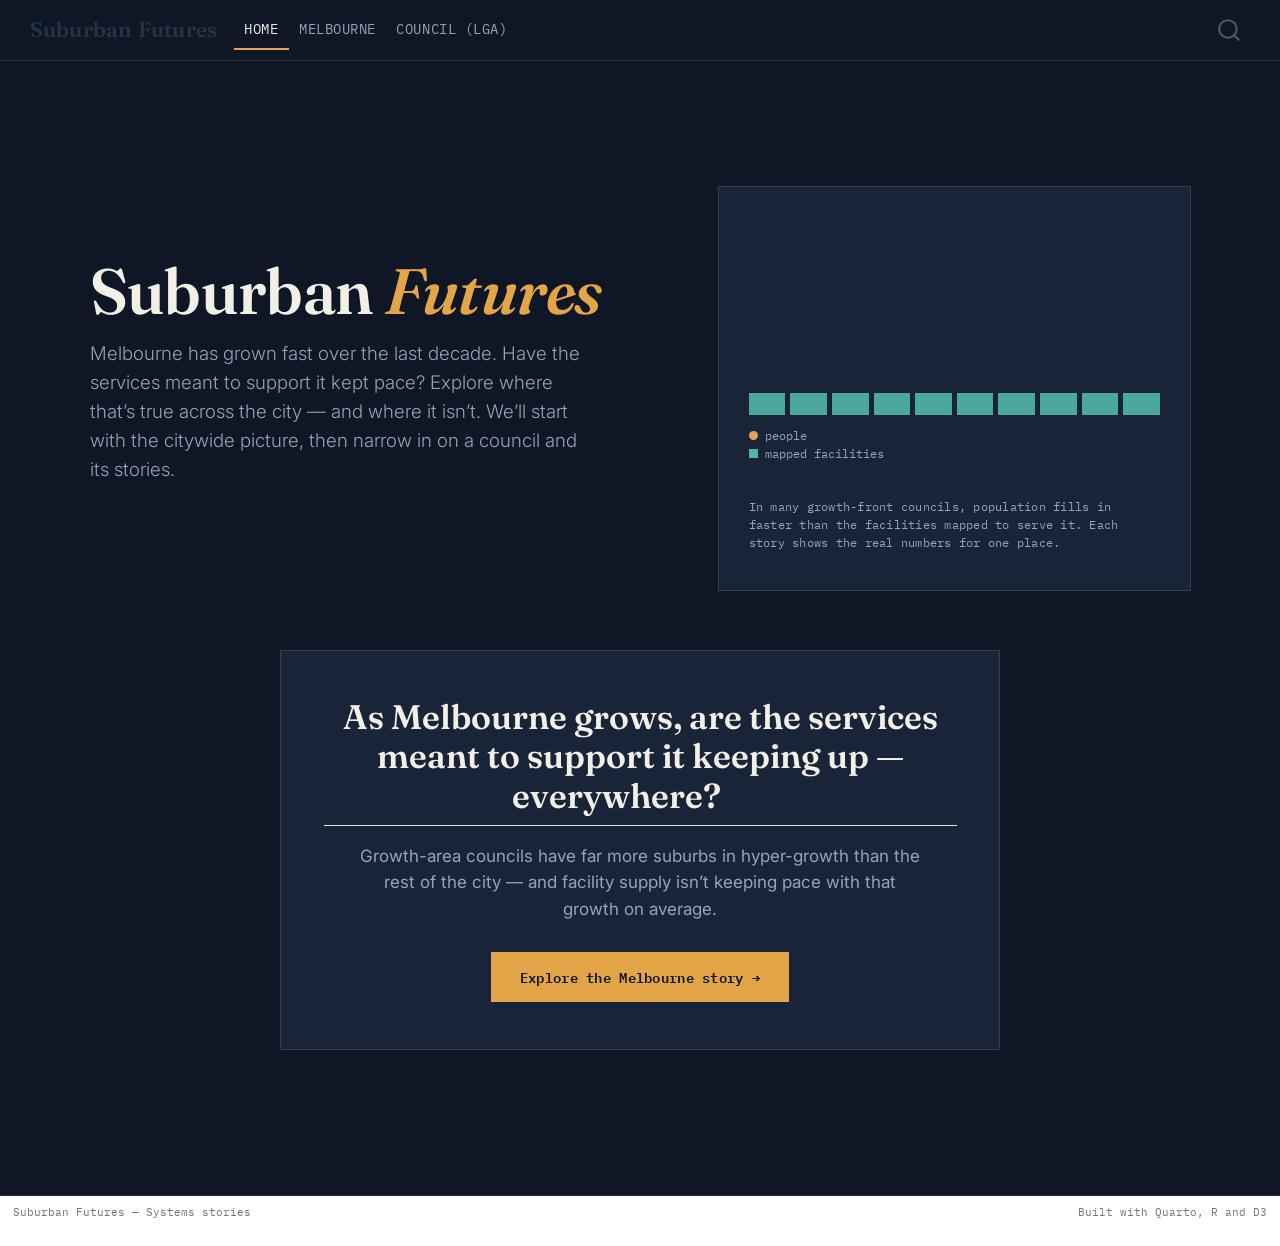
==== index.html @ 94cbc13b "Publish site 2026-09-29 14:23" ====
<!DOCTYPE html>
<html xmlns="http://www.w3.org/1999/xhtml" lang="en" xml:lang="en"><head>

<meta charset="utf-8">
<meta name="generator" content="quarto-1.9.38">

<meta name="viewport" content="width=device-width, initial-scale=1.0, user-scalable=yes">


<title>Suburban Futures</title>
<style>
/* Default styles provided by pandoc.
** See https://pandoc.org/MANUAL.html#variables-for-html for config info.
*/
code{white-space: pre-wrap;}
span.smallcaps{font-variant: small-caps;}
div.columns{display: flex; gap: min(4vw, 1.5em);}
div.column{flex: auto; overflow-x: auto;}
div.hanging-indent{margin-left: 1.5em; text-indent: -1.5em;}
ul.task-list{list-style: none;}
ul.task-list li input[type="checkbox"] {
  width: 0.8em;
  margin: 0 0.8em 0.2em -1em; /* quarto-specific, see https://github.com/quarto-dev/quarto-cli/issues/4556 */ 
  vertical-align: middle;
}
</style>


<script src="site_libs/quarto-nav/quarto-nav.js"></script>
<script src="site_libs/quarto-nav/headroom.min.js"></script>
<script src="site_libs/clipboard/clipboard.min.js"></script>
<script src="site_libs/quarto-search/autocomplete.umd.js"></script>
<script src="site_libs/quarto-search/fuse.min.js"></script>
<script src="site_libs/quarto-search/quarto-search.js"></script>
<meta name="quarto:offset" content="./">
<script src="site_libs/quarto-html/quarto.js" type="module"></script>
<script src="site_libs/quarto-html/tabsets/tabsets.js" type="module"></script>
<script src="site_libs/quarto-html/popper.min.js"></script>
<script src="site_libs/quarto-html/tippy.umd.min.js"></script>
<script src="site_libs/quarto-html/anchor.min.js"></script>
<link href="site_libs/quarto-html/tippy.css" rel="stylesheet">
<link href="site_libs/quarto-html/quarto-syntax-highlighting-15634bcf2e68342d4ad2dfa704d543f6.css" rel="stylesheet" id="quarto-text-highlighting-styles">
<script src="site_libs/bootstrap/bootstrap.min.js"></script>
<link href="site_libs/bootstrap/bootstrap-icons.css" rel="stylesheet">
<link href="site_libs/bootstrap/bootstrap-158031087360bce0ff56dc785ce39e06.min.css" rel="stylesheet" append-hash="true" id="quarto-bootstrap" data-mode="light">
<script id="quarto-search-options" type="application/json">{
  "location": "navbar",
  "copy-button": false,
  "collapse-after": 3,
  "panel-placement": "end",
  "type": "overlay",
  "limit": 50,
  "keyboard-shortcut": [
    "f",
    "/",
    "s"
  ],
  "show-item-context": false,
  "language": {
    "search-no-results-text": "No results",
    "search-matching-documents-text": "matching documents",
    "search-copy-link-title": "Copy link to search",
    "search-hide-matches-text": "Hide additional matches",
    "search-more-match-text": "more match in this document",
    "search-more-matches-text": "more matches in this document",
    "search-clear-button-title": "Clear",
    "search-text-placeholder": "",
    "search-detached-cancel-button-title": "Cancel",
    "search-submit-button-title": "Submit",
    "search-label": "Search"
  }
}</script>


<link rel="stylesheet" href="assets/site.css">
</head>

<body class="nav-fixed quarto-light">

<div id="quarto-search-results"></div>
  <header id="quarto-header" class="headroom fixed-top">
    <nav class="navbar navbar-expand-lg " data-bs-theme="dark">
      <div class="navbar-container container-fluid">
      <div class="navbar-brand-container mx-auto">
    <a class="navbar-brand" href="./index.html">
    <span class="navbar-title">Suburban Futures</span>
    </a>
  </div>
            <div id="quarto-search" class="" title="Search"></div>
          <button class="navbar-toggler" type="button" data-bs-toggle="collapse" data-bs-target="#navbarCollapse" aria-controls="navbarCollapse" role="menu" aria-expanded="false" aria-label="Toggle navigation" onclick="if (window.quartoToggleHeadroom) { window.quartoToggleHeadroom(); }">
  <span class="navbar-toggler-icon"></span>
</button>
          <div class="collapse navbar-collapse" id="navbarCollapse">
            <ul class="navbar-nav navbar-nav-scroll me-auto">
  <li class="nav-item">
    <a class="nav-link active" href="./index.html" aria-current="page"> 
<span class="menu-text">Home</span></a>
  </li>  
  <li class="nav-item">
    <a class="nav-link" href="./stories/melbourne/index.html"> 
<span class="menu-text">Melbourne</span></a>
  </li>  
  <li class="nav-item">
    <a class="nav-link" href="./stories/lgas/index.html"> 
<span class="menu-text">Council (LGA)</span></a>
  </li>  
</ul>
          </div> <!-- /navcollapse -->
            <div class="quarto-navbar-tools">
</div>
      </div> <!-- /container-fluid -->
    </nav>
</header>
<!-- content -->
<div id="quarto-content" class="quarto-container page-columns page-rows-contents page-layout-full page-navbar">
<!-- sidebar -->
<!-- margin-sidebar -->
    
<!-- main -->
<main class="content column-page" id="quarto-document-content">

<header id="title-block-header" class="quarto-title-block default">
<div class="quarto-title">
<h1 class="title">Suburban Futures</h1>
</div>



<div class="quarto-title-meta column-page">

    
  
    
  </div>
  


</header>


<p><link rel="stylesheet" href="assets/site-redesign.css"></p>
<div class="sf-hero">
<section id="suburban-futures" class="level1">
<h1>Suburban <em>Futures</em></h1>
<p class="lead">
Melbourne has grown fast over the last decade. Have the services meant to support it kept pace? Explore where that’s true across the city — and where it isn’t. We’ll start with the citywide picture, then narrow in on a council and its stories.
</p>
</section>
<div class="sf-pictogram">
<div id="sf-pgrid" class="sf-pgrid" aria-hidden="true">

</div>
<div class="sf-frow" aria-hidden="true">
<div class="sq">

</div>
<div class="sq">

</div>
<div class="sq">

</div>
<div class="sq">

</div>
<div class="sq">

</div>
<div class="sq">

</div>
<div class="sq">

</div>
<div class="sq">

</div>
<div class="sq">

</div>
<div class="sq">

</div>
</div>
<div class="sf-plegend">
<p><span><i class="sf-swatch amber"></i>people</span> <span><i class="sf-swatch teal"></i>mapped facilities</span></p>
</div>
<p class="sf-pictogram-caption">
In many growth-front councils, population fills in faster than the facilities mapped to serve it. Each story shows the real numbers for one place.
</p>
</div>
</div>
<section class="sf-section" id="melbourne-question">
<h2 class="anchored">
As Melbourne grows, are the services meant to support it keeping up — everywhere?
</h2>
<p class="sf-section-lead">
Growth-area councils have far more suburbs in hyper-growth than the rest of the city — and facility supply isn’t keeping pace with that growth on average.
</p>
<a href="./stories/melbourne/index.html" class="sf-cta-button">Explore the Melbourne story →</a>
</section>
<script>
// Purely decorative — fills the hero pictogram with a staggered
// population-dot animation. Safe to delete; carries no data.
(function(){
  const grid = document.getElementById("sf-pgrid");
  if (!grid) return;
  const total = 40, on = 27; // ~68% filled, matches nothing — illustrative only
  for (let i = 0; i < total; i++) {
    const d = document.createElement("div");
    d.className = "dot" + (i < on ? " on" : "");
    d.style.animationDelay = (i * 0.06) + "s";
    grid.appendChild(d);
  }
})();
</script>



</main> <!-- /main -->
<script id="quarto-html-after-body" type="application/javascript">
  window.document.addEventListener("DOMContentLoaded", function (event) {
    const icon = "";
    const anchorJS = new window.AnchorJS();
    anchorJS.options = {
      placement: 'right',
      icon: icon
    };
    anchorJS.add('.anchored');
    const isCodeAnnotation = (el) => {
      for (const clz of el.classList) {
        if (clz.startsWith('code-annotation-')) {                     
          return true;
        }
      }
      return false;
    }
    const onCopySuccess = function(e) {
      // button target
      const button = e.trigger;
      // don't keep focus
      button.blur();
      // flash "checked"
      button.classList.add('code-copy-button-checked');
      var currentTitle = button.getAttribute("title");
      button.setAttribute("title", "Copied!");
      let tooltip;
      if (window.bootstrap) {
        button.setAttribute("data-bs-toggle", "tooltip");
        button.setAttribute("data-bs-placement", "left");
        button.setAttribute("data-bs-title", "Copied!");
        tooltip = new bootstrap.Tooltip(button, 
          { trigger: "manual", 
            customClass: "code-copy-button-tooltip",
            offset: [0, -8]});
        tooltip.show();    
      }
      setTimeout(function() {
        if (tooltip) {
          tooltip.hide();
          button.removeAttribute("data-bs-title");
          button.removeAttribute("data-bs-toggle");
          button.removeAttribute("data-bs-placement");
        }
        button.setAttribute("title", currentTitle);
        button.classList.remove('code-copy-button-checked');
      }, 1000);
      // clear code selection
      e.clearSelection();
    }
    const getTextToCopy = function(trigger) {
      const outerScaffold = trigger.parentElement.cloneNode(true);
      const codeEl = outerScaffold.querySelector('code');
      for (const childEl of codeEl.children) {
        if (isCodeAnnotation(childEl)) {
          childEl.remove();
        }
      }
      return codeEl.innerText;
    }
    const clipboard = new window.ClipboardJS('.code-copy-button:not([data-in-quarto-modal])', {
      text: getTextToCopy
    });
    clipboard.on('success', onCopySuccess);
    if (window.document.getElementById('quarto-embedded-source-code-modal')) {
      const clipboardModal = new window.ClipboardJS('.code-copy-button[data-in-quarto-modal]', {
        text: getTextToCopy,
        container: window.document.getElementById('quarto-embedded-source-code-modal')
      });
      clipboardModal.on('success', onCopySuccess);
    }
      var localhostRegex = new RegExp(/^(?:http|https):\/\/localhost\:?[0-9]*\//);
      var mailtoRegex = new RegExp(/^mailto:/);
        var filterRegex = new RegExp("https:\/\/megan-maidoantothao\.github\.io\/SubUrbanFuture-site\/");
      var isInternal = (href) => {
          return filterRegex.test(href) || localhostRegex.test(href) || mailtoRegex.test(href);
      }
      // Inspect non-navigation links and adorn them if external
     var links = window.document.querySelectorAll('a[href]:not(.nav-link):not(.navbar-brand):not(.toc-action):not(.sidebar-link):not(.sidebar-item-toggle):not(.pagination-link):not(.no-external):not([aria-hidden]):not(.dropdown-item):not(.quarto-navigation-tool):not(.about-link)');
      for (var i=0; i<links.length; i++) {
        const link = links[i];
        if (!isInternal(link.href)) {
          // undo the damage that might have been done by quarto-nav.js in the case of
          // links that we want to consider external
          if (link.dataset.originalHref !== undefined) {
            link.href = link.dataset.originalHref;
          }
            // target, if specified
            link.setAttribute("target", "_blank");
            if (link.getAttribute("rel") === null) {
              link.setAttribute("rel", "noopener");
            }
        }
      }
    function tippyHover(el, contentFn, onTriggerFn, onUntriggerFn) {
      const config = {
        allowHTML: true,
        maxWidth: 500,
        delay: 100,
        arrow: false,
        appendTo: function(el) {
            return el.parentElement;
        },
        interactive: true,
        interactiveBorder: 10,
        theme: 'quarto',
        placement: 'bottom-start',
      };
      if (contentFn) {
        config.content = contentFn;
      }
      if (onTriggerFn) {
        config.onTrigger = onTriggerFn;
      }
      if (onUntriggerFn) {
        config.onUntrigger = onUntriggerFn;
      }
      window.tippy(el, config); 
    }
    const noterefs = window.document.querySelectorAll('a[role="doc-noteref"]');
    for (var i=0; i<noterefs.length; i++) {
      const ref = noterefs[i];
      tippyHover(ref, function() {
        // use id or data attribute instead here
        let href = ref.getAttribute('data-footnote-href') || ref.getAttribute('href');
        try { href = new URL(href).hash; } catch {}
        const id = href.replace(/^#\/?/, "");
        const note = window.document.getElementById(id);
        if (note) {
          return note.innerHTML;
        } else {
          return "";
        }
      });
    }
    const xrefs = window.document.querySelectorAll('a.quarto-xref');
    const processXRef = (id, note) => {
      // Strip column container classes
      const stripColumnClz = (el) => {
        el.classList.remove("page-full", "page-columns");
        if (el.children) {
          for (const child of el.children) {
            stripColumnClz(child);
          }
        }
      }
      stripColumnClz(note)
      if (id === null || id.startsWith('sec-')) {
        // Special case sections, only their first couple elements
        const container = document.createElement("div");
        if (note.children && note.children.length > 2) {
          container.appendChild(note.children[0].cloneNode(true));
          for (let i = 1; i < note.children.length; i++) {
            const child = note.children[i];
            if (child.tagName === "P" && child.innerText === "") {
              continue;
            } else {
              container.appendChild(child.cloneNode(true));
              break;
            }
          }
          if (window.Quarto?.typesetMath) {
            window.Quarto.typesetMath(container);
          }
          return container.innerHTML
        } else {
          if (window.Quarto?.typesetMath) {
            window.Quarto.typesetMath(note);
          }
          return note.innerHTML;
        }
      } else {
        // Remove any anchor links if they are present
        const anchorLink = note.querySelector('a.anchorjs-link');
        if (anchorLink) {
          anchorLink.remove();
        }
        if (window.Quarto?.typesetMath) {
          window.Quarto.typesetMath(note);
        }
        if (note.classList.contains("callout")) {
          return note.outerHTML;
        } else {
          return note.innerHTML;
        }
      }
    }
    for (var i=0; i<xrefs.length; i++) {
      const xref = xrefs[i];
      tippyHover(xref, undefined, function(instance) {
        instance.disable();
        let url = xref.getAttribute('href');
        let hash = undefined; 
        if (url.startsWith('#')) {
          hash = url;
        } else {
          try { hash = new URL(url).hash; } catch {}
        }
        if (hash) {
          const id = hash.replace(/^#\/?/, "");
          const note = window.document.getElementById(id);
          if (note !== null) {
            try {
              const html = processXRef(id, note.cloneNode(true));
              instance.setContent(html);
            } finally {
              instance.enable();
              instance.show();
            }
          } else {
            // See if we can fetch this
            fetch(url.split('#')[0])
            .then(res => res.text())
            .then(html => {
              const parser = new DOMParser();
              const htmlDoc = parser.parseFromString(html, "text/html");
              const note = htmlDoc.getElementById(id);
              if (note !== null) {
                const html = processXRef(id, note);
                instance.setContent(html);
              } 
            }).finally(() => {
              instance.enable();
              instance.show();
            });
          }
        } else {
          // See if we can fetch a full url (with no hash to target)
          // This is a special case and we should probably do some content thinning / targeting
          fetch(url)
          .then(res => res.text())
          .then(html => {
            const parser = new DOMParser();
            const htmlDoc = parser.parseFromString(html, "text/html");
            const note = htmlDoc.querySelector('main.content');
            if (note !== null) {
              // This should only happen for chapter cross references
              // (since there is no id in the URL)
              // remove the first header
              if (note.children.length > 0 && note.children[0].tagName === "HEADER") {
                note.children[0].remove();
              }
              const html = processXRef(null, note);
              instance.setContent(html);
            } 
          }).finally(() => {
            instance.enable();
            instance.show();
          });
        }
      }, function(instance) {
      });
    }
        let selectedAnnoteEl;
        const selectorForAnnotation = ( cell, annotation) => {
          let cellAttr = 'data-code-cell="' + cell + '"';
          let lineAttr = 'data-code-annotation="' +  annotation + '"';
          const selector = 'span[' + cellAttr + '][' + lineAttr + ']';
          return selector;
        }
        const selectCodeLines = (annoteEl) => {
          const doc = window.document;
          const targetCell = annoteEl.getAttribute("data-target-cell");
          const targetAnnotation = annoteEl.getAttribute("data-target-annotation");
          const annoteSpan = window.document.querySelector(selectorForAnnotation(targetCell, targetAnnotation));
          const lines = annoteSpan.getAttribute("data-code-lines").split(",");
          const lineIds = lines.map((line) => {
            return targetCell + "-" + line;
          })
          let top = null;
          let height = null;
          let parent = null;
          if (lineIds.length > 0) {
              //compute the position of the single el (top and bottom and make a div)
              const el = window.document.getElementById(lineIds[0]);
              top = el.offsetTop;
              height = el.offsetHeight;
              parent = el.parentElement.parentElement;
            if (lineIds.length > 1) {
              const lastEl = window.document.getElementById(lineIds[lineIds.length - 1]);
              const bottom = lastEl.offsetTop + lastEl.offsetHeight;
              height = bottom - top;
            }
            if (top !== null && height !== null && parent !== null) {
              // cook up a div (if necessary) and position it 
              let div = window.document.getElementById("code-annotation-line-highlight");
              if (div === null) {
                div = window.document.createElement("div");
                div.setAttribute("id", "code-annotation-line-highlight");
                div.style.position = 'absolute';
                parent.appendChild(div);
              }
              div.style.top = top - 2 + "px";
              div.style.height = height + 4 + "px";
              div.style.left = 0;
              let gutterDiv = window.document.getElementById("code-annotation-line-highlight-gutter");
              if (gutterDiv === null) {
                gutterDiv = window.document.createElement("div");
                gutterDiv.setAttribute("id", "code-annotation-line-highlight-gutter");
                gutterDiv.style.position = 'absolute';
                const codeCell = window.document.getElementById(targetCell);
                const gutter = codeCell.querySelector('.code-annotation-gutter');
                gutter.appendChild(gutterDiv);
              }
              gutterDiv.style.top = top - 2 + "px";
              gutterDiv.style.height = height + 4 + "px";
            }
            selectedAnnoteEl = annoteEl;
          }
        };
        const unselectCodeLines = () => {
          const elementsIds = ["code-annotation-line-highlight", "code-annotation-line-highlight-gutter"];
          elementsIds.forEach((elId) => {
            const div = window.document.getElementById(elId);
            if (div) {
              div.remove();
            }
          });
          selectedAnnoteEl = undefined;
        };
          // Handle positioning of the toggle
      window.addEventListener(
        "resize",
        throttle(() => {
          elRect = undefined;
          if (selectedAnnoteEl) {
            selectCodeLines(selectedAnnoteEl);
          }
        }, 10)
      );
      function throttle(fn, ms) {
      let throttle = false;
      let timer;
        return (...args) => {
          if(!throttle) { // first call gets through
              fn.apply(this, args);
              throttle = true;
          } else { // all the others get throttled
              if(timer) clearTimeout(timer); // cancel #2
              timer = setTimeout(() => {
                fn.apply(this, args);
                timer = throttle = false;
              }, ms);
          }
        };
      }
        // Attach click handler to the DT
        const annoteDls = window.document.querySelectorAll('dt[data-target-cell]');
        for (const annoteDlNode of annoteDls) {
          annoteDlNode.addEventListener('click', (event) => {
            const clickedEl = event.target;
            if (clickedEl !== selectedAnnoteEl) {
              unselectCodeLines();
              const activeEl = window.document.querySelector('dt[data-target-cell].code-annotation-active');
              if (activeEl) {
                activeEl.classList.remove('code-annotation-active');
              }
              selectCodeLines(clickedEl);
              clickedEl.classList.add('code-annotation-active');
            } else {
              // Unselect the line
              unselectCodeLines();
              clickedEl.classList.remove('code-annotation-active');
            }
          });
        }
    const findCites = (el) => {
      const parentEl = el.parentElement;
      if (parentEl) {
        const cites = parentEl.dataset.cites;
        if (cites) {
          return {
            el,
            cites: cites.split(' ')
          };
        } else {
          return findCites(el.parentElement)
        }
      } else {
        return undefined;
      }
    };
    var bibliorefs = window.document.querySelectorAll('a[role="doc-biblioref"]');
    for (var i=0; i<bibliorefs.length; i++) {
      const ref = bibliorefs[i];
      const citeInfo = findCites(ref);
      if (citeInfo) {
        tippyHover(citeInfo.el, function() {
          var popup = window.document.createElement('div');
          citeInfo.cites.forEach(function(cite) {
            var citeDiv = window.document.createElement('div');
            citeDiv.classList.add('hanging-indent');
            citeDiv.classList.add('csl-entry');
            var biblioDiv = window.document.getElementById('ref-' + cite);
            if (biblioDiv) {
              citeDiv.innerHTML = biblioDiv.innerHTML;
            }
            popup.appendChild(citeDiv);
          });
          return popup.innerHTML;
        });
      }
    }
  });
  </script>
</div> <!-- /content -->
<footer class="footer">
  <div class="nav-footer">
    <div class="nav-footer-left">
<p>Suburban Futures — Systems stories</p>
</div>   
    <div class="nav-footer-center">
      &nbsp;
    </div>
    <div class="nav-footer-right">
<p>Built with Quarto, R and D3</p>
</div>
  </div>
</footer>




</body></html>
---- site_libs/quarto-html/tippy.css ----
.tippy-box[data-animation=fade][data-state=hidden]{opacity:0}[data-tippy-root]{max-width:calc(100vw - 10px)}.tippy-box{position:relative;background-color:#333;color:#fff;border-radius:4px;font-size:14px;line-height:1.4;white-space:normal;outline:0;transition-property:transform,visibility,opacity}.tippy-box[data-placement^=top]>.tippy-arrow{bottom:0}.tippy-box[data-placement^=top]>.tippy-arrow:before{bottom:-7px;left:0;border-width:8px 8px 0;border-top-color:initial;transform-origin:center top}.tippy-box[data-placement^=bottom]>.tippy-arrow{top:0}.tippy-box[data-placement^=bottom]>.tippy-arrow:before{top:-7px;left:0;border-width:0 8px 8px;border-bottom-color:initial;transform-origin:center bottom}.tippy-box[data-placement^=left]>.tippy-arrow{right:0}.tippy-box[data-placement^=left]>.tippy-arrow:before{border-width:8px 0 8px 8px;border-left-color:initial;right:-7px;transform-origin:center left}.tippy-box[data-placement^=right]>.tippy-arrow{left:0}.tippy-box[data-placement^=right]>.tippy-arrow:before{left:-7px;border-width:8px 8px 8px 0;border-right-color:initial;transform-origin:center right}.tippy-box[data-inertia][data-state=visible]{transition-timing-function:cubic-bezier(.54,1.5,.38,1.11)}.tippy-arrow{width:16px;height:16px;color:#333}.tippy-arrow:before{content:"";position:absolute;border-color:transparent;border-style:solid}.tippy-content{position:relative;padding:5px 9px;z-index:1}
---- site_libs/quarto-html/quarto-syntax-highlighting-15634bcf2e68342d4ad2dfa704d543f6.css ----
/* quarto syntax highlight colors */
:root {
  --quarto-hl-ot-color: #003B4F;
  --quarto-hl-at-color: #657422;
  --quarto-hl-ss-color: #20794D;
  --quarto-hl-an-color: #5E5E5E;
  --quarto-hl-fu-color: #4758AB;
  --quarto-hl-st-color: #20794D;
  --quarto-hl-cf-color: #003B4F;
  --quarto-hl-op-color: #5E5E5E;
  --quarto-hl-er-color: #AD0000;
  --quarto-hl-bn-color: #AD0000;
  --quarto-hl-al-color: #AD0000;
  --quarto-hl-va-color: #111111;
  --quarto-hl-bu-color: inherit;
  --quarto-hl-ex-color: inherit;
  --quarto-hl-pp-color: #AD0000;
  --quarto-hl-in-color: #5E5E5E;
  --quarto-hl-vs-color: #20794D;
  --quarto-hl-wa-color: #5E5E5E;
  --quarto-hl-do-color: #5E5E5E;
  --quarto-hl-im-color: #00769E;
  --quarto-hl-ch-color: #20794D;
  --quarto-hl-dt-color: #AD0000;
  --quarto-hl-fl-color: #AD0000;
  --quarto-hl-co-color: #5E5E5E;
  --quarto-hl-cv-color: #5E5E5E;
  --quarto-hl-cn-color: #8f5902;
  --quarto-hl-sc-color: #5E5E5E;
  --quarto-hl-dv-color: #AD0000;
  --quarto-hl-kw-color: #003B4F;
}

/* other quarto variables */
:root {
  --quarto-font-monospace: SFMono-Regular, Menlo, Monaco, Consolas, "Liberation Mono", "Courier New", monospace;
}

/* syntax highlight based on Pandoc's rules */
pre > code.sourceCode > span {
  color: #003B4F;
}

code.sourceCode > span {
  color: #003B4F;
}

div.sourceCode,
div.sourceCode pre.sourceCode {
  color: #003B4F;
}

/* Normal */
code span {
  color: #003B4F;
}

/* Alert */
code span.al {
  color: #AD0000;
  font-style: inherit;
}

/* Annotation */
code span.an {
  color: #5E5E5E;
  font-style: inherit;
}

/* Attribute */
code span.at {
  color: #657422;
  font-style: inherit;
}

/* BaseN */
code span.bn {
  color: #AD0000;
  font-style: inherit;
}

/* BuiltIn */
code span.bu {
  font-style: inherit;
}

/* ControlFlow */
code span.cf {
  color: #003B4F;
  font-weight: bold;
  font-style: inherit;
}

/* Char */
code span.ch {
  color: #20794D;
  font-style: inherit;
}

/* Constant */
code span.cn {
  color: #8f5902;
  font-style: inherit;
}

/* Comment */
code span.co {
  color: #5E5E5E;
  font-style: inherit;
}

/* CommentVar */
code span.cv {
  color: #5E5E5E;
  font-style: italic;
}

/* Documentation */
code span.do {
  color: #5E5E5E;
  font-style: italic;
}

/* DataType */
code span.dt {
  color: #AD0000;
  font-style: inherit;
}

/* DecVal */
code span.dv {
  color: #AD0000;
  font-style: inherit;
}

/* Error */
code span.er {
  color: #AD0000;
  font-style: inherit;
}

/* Extension */
code span.ex {
  font-style: inherit;
}

/* Float */
code span.fl {
  color: #AD0000;
  font-style: inherit;
}

/* Function */
code span.fu {
  color: #4758AB;
  font-style: inherit;
}

/* Import */
code span.im {
  color: #00769E;
  font-style: inherit;
}

/* Information */
code span.in {
  color: #5E5E5E;
  font-style: inherit;
}

/* Keyword */
code span.kw {
  color: #003B4F;
  font-weight: bold;
  font-style: inherit;
}

/* Operator */
code span.op {
  color: #5E5E5E;
  font-style: inherit;
}

/* Other */
code span.ot {
  color: #003B4F;
  font-style: inherit;
}

/* Preprocessor */
code span.pp {
  color: #AD0000;
  font-style: inherit;
}

/* SpecialChar */
code span.sc {
  color: #5E5E5E;
  font-style: inherit;
}

/* SpecialString */
code span.ss {
  color: #20794D;
  font-style: inherit;
}

/* String */
code span.st {
  color: #20794D;
  font-style: inherit;
}

/* Variable */
code span.va {
  color: #111111;
  font-style: inherit;
}

/* VerbatimString */
code span.vs {
  color: #20794D;
  font-style: inherit;
}

/* Warning */
code span.wa {
  color: #5E5E5E;
  font-style: italic;
}

.prevent-inlining {
  content: "</";
}

/*# sourceMappingURL=f23921c56f73e400b49028c9186a1aa0.css.map */
---- assets/site.css ----
:root {
  --sf-ink: #243447;
  --sf-muted: #5f6b73;
  --sf-accent: #b85c38;
  --sf-border: #d8dee3;
  --sf-surface: #f7f8f9;
}

html {
  scroll-behavior: smooth;
}
@media (prefers-reduced-motion: reduce) {
  html { scroll-behavior: auto; }
}

.navbar-brand,
h1,
h2,
h3 {
  color: var(--sf-ink);
}

.story-grid {
  display: grid;
  grid-template-columns: repeat(auto-fit, minmax(250px, 1fr));
  gap: 1rem;
  margin: 1.5rem 0 2rem;
}

.story-card {
  border: 1px solid var(--sf-border);
  border-radius: 0.75rem;
  padding: 1.25rem;
  background: var(--sf-surface);
}

.story-card h2,
.story-card h3 {
  margin-top: 0;
}

.story-link {
  color: var(--sf-accent);
  font-weight: 650;
}

.breadcrumb-trail {
  color: var(--sf-muted);
  font-size: 0.92rem;
  margin-bottom: 1.25rem;
}

.visual-frame {
  border: 1px solid var(--sf-border);
  border-radius: 0.75rem;
  padding: 1rem;
  overflow-x: auto;
}

.visual-frame svg {
  display: block;
  width: 100%;
  min-width: 620px;
  height: auto;
}

.visual-tooltip {
  position: absolute;
  pointer-events: none;
  opacity: 0;
  background: var(--sf-ink);
  color: white;
  border-radius: 0.3rem;
  padding: 0.5rem 0.65rem;
  font-size: 0.85rem;
  max-width: 260px;
}

.download-row {
  margin: 0.75rem 0 1.5rem;
}

.data-note {
  border-left: 4px solid var(--sf-accent);
  padding: 0.65rem 1rem;
  background: var(--sf-surface);
  margin-bottom: 1rem;
}

.data-note:last-child {
  margin-bottom: 0;
}

.lga-selector {
  max-width: 42rem;
  border: 1px solid var(--sf-border);
  border-radius: 0.75rem;
  padding: 1.25rem;
  margin: 1.25rem 0;
  background: var(--sf-surface);
}

.lga-selector label {
  display: block;
  margin-bottom: 0.4rem;
  font-weight: 650;
}

.lga-selection-status {
  min-height: 2.75rem;
  margin: 0.75rem 0;
  color: var(--sf-muted);
}

@media (max-width: 700px) {
  .visual-frame {
    padding: 0.35rem;
  }
}

.qa-step {
  margin: 2rem 0 2.5rem;
}

.qa-step-visual {
  border: 1px solid var(--sf-border);
  border-radius: 0.75rem;
  padding: 1.25rem;
  background: var(--sf-surface);
  margin: 0 0 1rem;
}

.qa-step-visual img {
  display: block;
  width: 100%;
  height: auto;
}

.qa-step-visual figcaption {
  margin-top: 0.9rem;
  color: var(--sf-muted);
  font-size: 0.92rem;
  line-height: 1.55;
}

.qa-step-nav {
  display: flex;
  flex-wrap: wrap;
  justify-content: space-between;
  gap: 0.75rem 1rem;
  font-size: 0.88rem;
}

@media (max-width: 480px) {
  .qa-step-nav {
    flex-direction: column;
  }
  .qa-step-nav a:only-child {
    margin-left: 0;
  }
}

.qa-step-nav a {
  padding: 0.5rem 0.9rem;
  border: 1px solid var(--sf-border);
  border-radius: 0.5rem;
  color: var(--sf-muted);
  text-decoration: none;
}

.qa-step-nav a:hover {
  border-color: var(--sf-accent);
  color: var(--sf-accent);
}

.qa-step-nav a.qa-next {
  border-color: var(--sf-accent);
  color: var(--sf-accent);
  font-weight: 650;
}

.qa-step-nav a:only-child {
  margin-left: auto;
}
---- assets/site-redesign.css ----
/* ============================================================
   Suburban Futures — homepage redesign
   Append this to assets/site.css (or link as a second stylesheet
   after it). Written to layer on top of Quarto/Bootstrap, not
   replace it — only .navbar/.footer selectors are lightly themed.
   ============================================================ */

@import url('https://fonts.googleapis.com/css2?family=Fraunces:opsz,wght@9..144,400;9..144,500;9..144,600;9..144,700&family=Inter:wght@400;500;600&family=IBM+Plex+Mono:wght@400;500&display=swap');

:root{
  --ink:        #0F1626;
  --ink-2:      #1A2438;
  --ink-3:      #26324A;
  --paper:      #EDE7D8;
  --amber:      #E3A548;   /* population */
  --teal:       #4FB6A8;   /* facilities */
  --text:       #F2EFE7;
  --text-muted: #97A3B8;
  --line:       rgba(242,239,231,0.12);

  --font-display: "Fraunces", Georgia, serif;
  --font-body:    "Inter", system-ui, sans-serif;
  --font-mono:    "IBM Plex Mono", ui-monospace, monospace;
}

/* ---------- base ---------- */
body.nav-fixed{
  background: var(--ink);
  color: var(--text);
  font-family: var(--font-body);
}

#quarto-header .navbar{
  background: var(--ink) !important;
  border-bottom: 1px solid var(--line);
}
#quarto-header .navbar-title{
  font-family: var(--font-display);
  font-weight: 600;
  letter-spacing: 0.01em;
}
#quarto-header .nav-link{
  font-family: var(--font-mono);
  font-size: 0.82rem;
  letter-spacing: 0.04em;
  text-transform: uppercase;
  color: var(--text-muted) !important;
}
#quarto-header .nav-link:hover,
#quarto-header .nav-link.active{
  color: var(--text) !important;
}
#quarto-header .nav-link.active{
  border-bottom: 2px solid var(--amber);
}

main#quarto-document-content{
  max-width: 100% !important;
}

/* kill default Quarto title block — the hero replaces it */
#title-block-header{ display: none; }

/* ---------- hero ---------- */
.sf-hero{
  display: grid;
  grid-template-columns: 1.1fr 0.9fr;
  gap: 3rem;
  align-items: center;
  padding: 4.5rem 1rem 3.5rem;
  max-width: 1180px;
  margin: 0 auto;
}
@media (max-width: 860px){
  .sf-hero{ grid-template-columns: 1fr; padding-top: 2.5rem; }
}

.sf-hero h1{
  font-family: var(--font-display);
  font-weight: 600;
  font-size: clamp(2.6rem, 5vw, 4.2rem);
  line-height: 1.02;
  letter-spacing: -0.01em;
  margin: 0 0 1rem;
  color: var(--text);
}
.sf-hero h1 em{
  font-style: italic;
  color: var(--amber);
}

.sf-hero p.lead{
  font-size: 1.1rem;
  line-height: 1.55;
  color: var(--text-muted);
  max-width: 46ch;
  margin: 0 0 2rem;
}

/* ---------- hero pictogram (signature element) ---------- */
.sf-pictogram{
  background: var(--ink-2);
  border: 1px solid var(--line);
  padding: 1.75rem 1.75rem 1.25rem;
}
.sf-pictogram-caption{
  font-family: var(--font-mono);
  font-size: 0.72rem;
  color: var(--text-muted);
  letter-spacing: 0.02em;
  margin-top: 1rem;
  line-height: 1.5;
}
.sf-pictogram-caption b{ color: var(--text); font-weight: 500; }

.sf-pgrid{
  display: grid;
  grid-template-columns: repeat(10, 1fr);
  gap: 5px;
  margin-bottom: 0.9rem;
}
.sf-pgrid .dot{
  width: 100%;
  aspect-ratio: 1;
  border-radius: 50%;
  background: var(--ink-3);
  opacity: 0;
  animation: sf-pop 2.6s ease-in-out infinite;
}
.sf-pgrid .dot.on{ background: var(--amber); }
@keyframes sf-pop{
  0%   { opacity: 0; transform: scale(0.4); }
  8%   { opacity: 1; transform: scale(1); }
  85%  { opacity: 1; transform: scale(1); }
  100% { opacity: 1; transform: scale(1); }
}
@media (prefers-reduced-motion: reduce){
  .sf-pgrid .dot{ animation: none; opacity: 1; }
}

.sf-frow{
  display: flex;
  gap: 5px;
  align-items: flex-end;
  height: 22px;
}
.sf-frow .sq{
  flex: 1;
  height: 100%;
  background: var(--teal);
  opacity: 0.9;
}

.sf-plegend{
  display: flex;
  gap: 1.4rem;
  font-family: var(--font-mono);
  font-size: 0.7rem;
  color: var(--text-muted);
  margin-top: 0.7rem;
}
.sf-plegend span{ display: flex; align-items: center; gap: 0.4rem; }
.sf-swatch{ width: 9px; height: 9px; display: inline-block; }
.sf-swatch.amber{ background: var(--amber); border-radius: 50%; }
.sf-swatch.teal{ background: var(--teal); }

/* ---------- Melbourne teaser (single call-to-action card, balances the hero) ---------- */
.sf-section{
  max-width: 720px;
  margin: 0 auto 4rem;
  padding: 2.75rem 2.5rem;
  background: var(--ink-2);
  border: 1px solid var(--line);
  text-align: center;
}
.sf-section h2{
  font-family: var(--font-display);
  font-weight: 600;
  font-size: clamp(1.5rem, 3vw, 2rem);
  line-height: 1.15;
  color: var(--text);
  margin: 0 0 1rem;
}
.sf-section-lead{
  color: var(--text-muted);
  font-size: 1rem;
  line-height: 1.55;
  max-width: 52ch;
  margin: 0 auto 1.75rem;
}
.sf-section-lead a{ color: var(--teal); }

.sf-cta-button{
  display: inline-block;
  padding: 0.85rem 1.7rem;
  background: var(--amber);
  color: var(--ink);
  font-family: var(--font-mono);
  font-size: 0.85rem;
  font-weight: 600;
  letter-spacing: 0.02em;
  text-decoration: none;
  transition: background 0.15s ease;
}
.sf-cta-button:hover{ background: #EAB766; }

/* ---------- footer ---------- */
.footer{
  background: var(--ink);
  border-top: 1px solid var(--line);
  color: var(--text-muted) !important;
  font-family: var(--font-mono);
  font-size: 0.78rem;
}
.footer a{ color: var(--text-muted); }
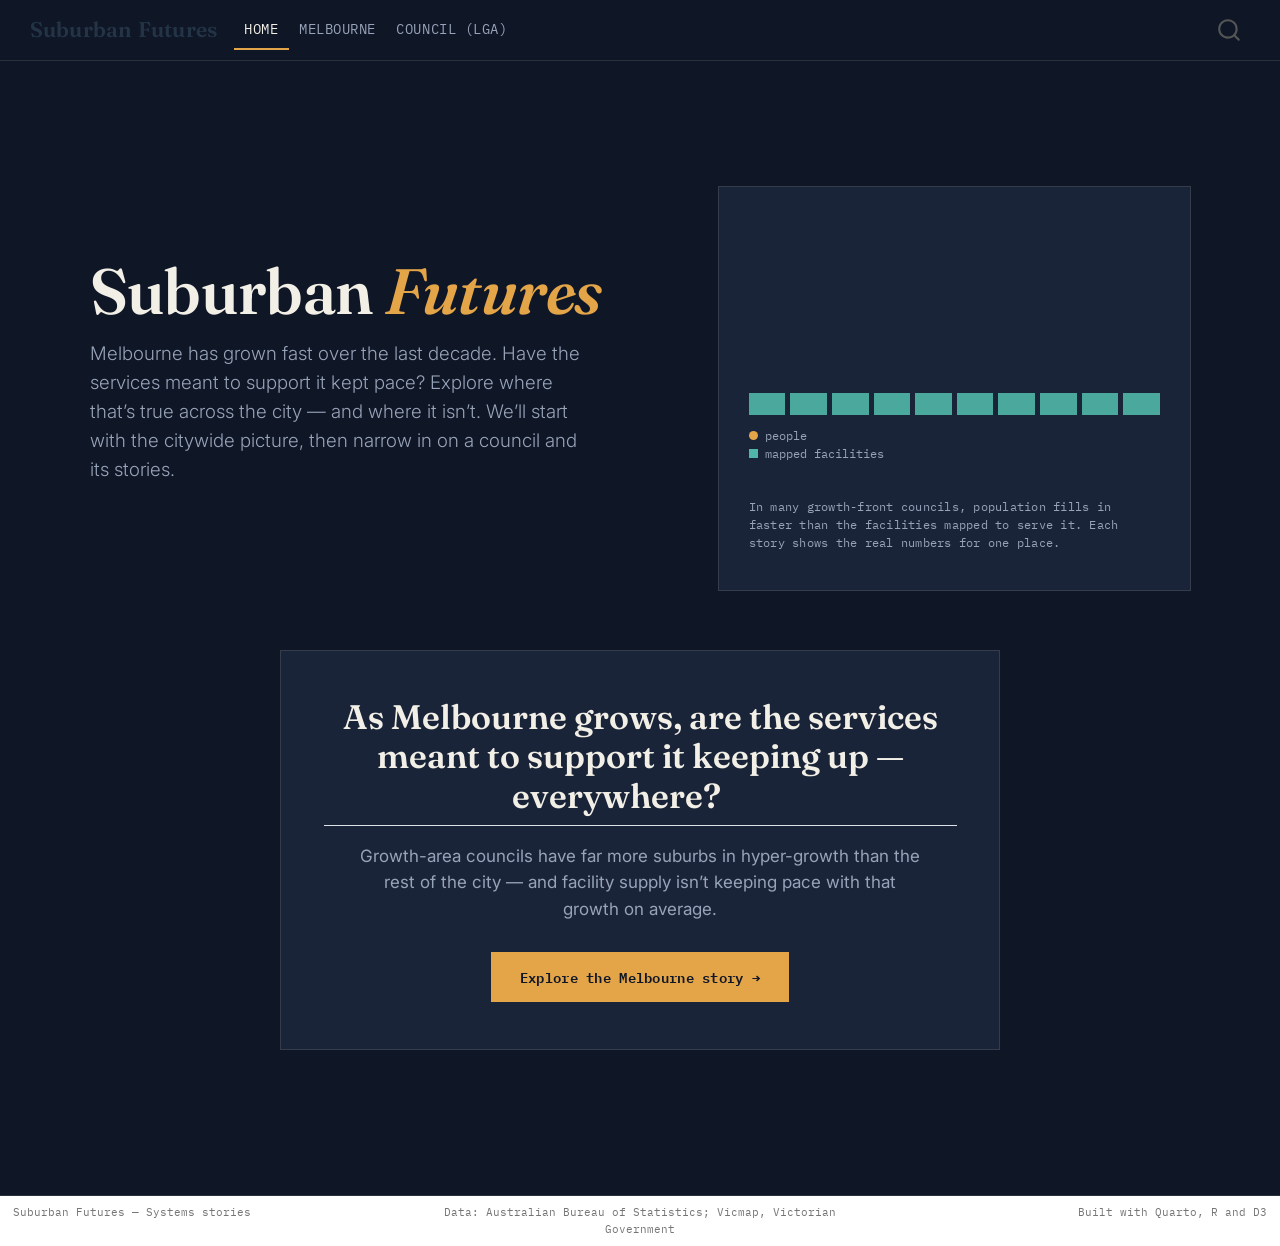
==== commit 9f0ad9a5: "Publish site 2026-09-29 14:52" ====
--- a/index.html
+++ b/index.html
@@ -630,8 +630,8 @@
 <p>Suburban Futures — Systems stories</p>
 </div>   
     <div class="nav-footer-center">
-      &nbsp;
-    </div>
+<p>Data: Australian Bureau of Statistics; Vicmap, Victorian Government</p>
+</div>
     <div class="nav-footer-right">
 <p>Built with Quarto, R and D3</p>
 </div>
